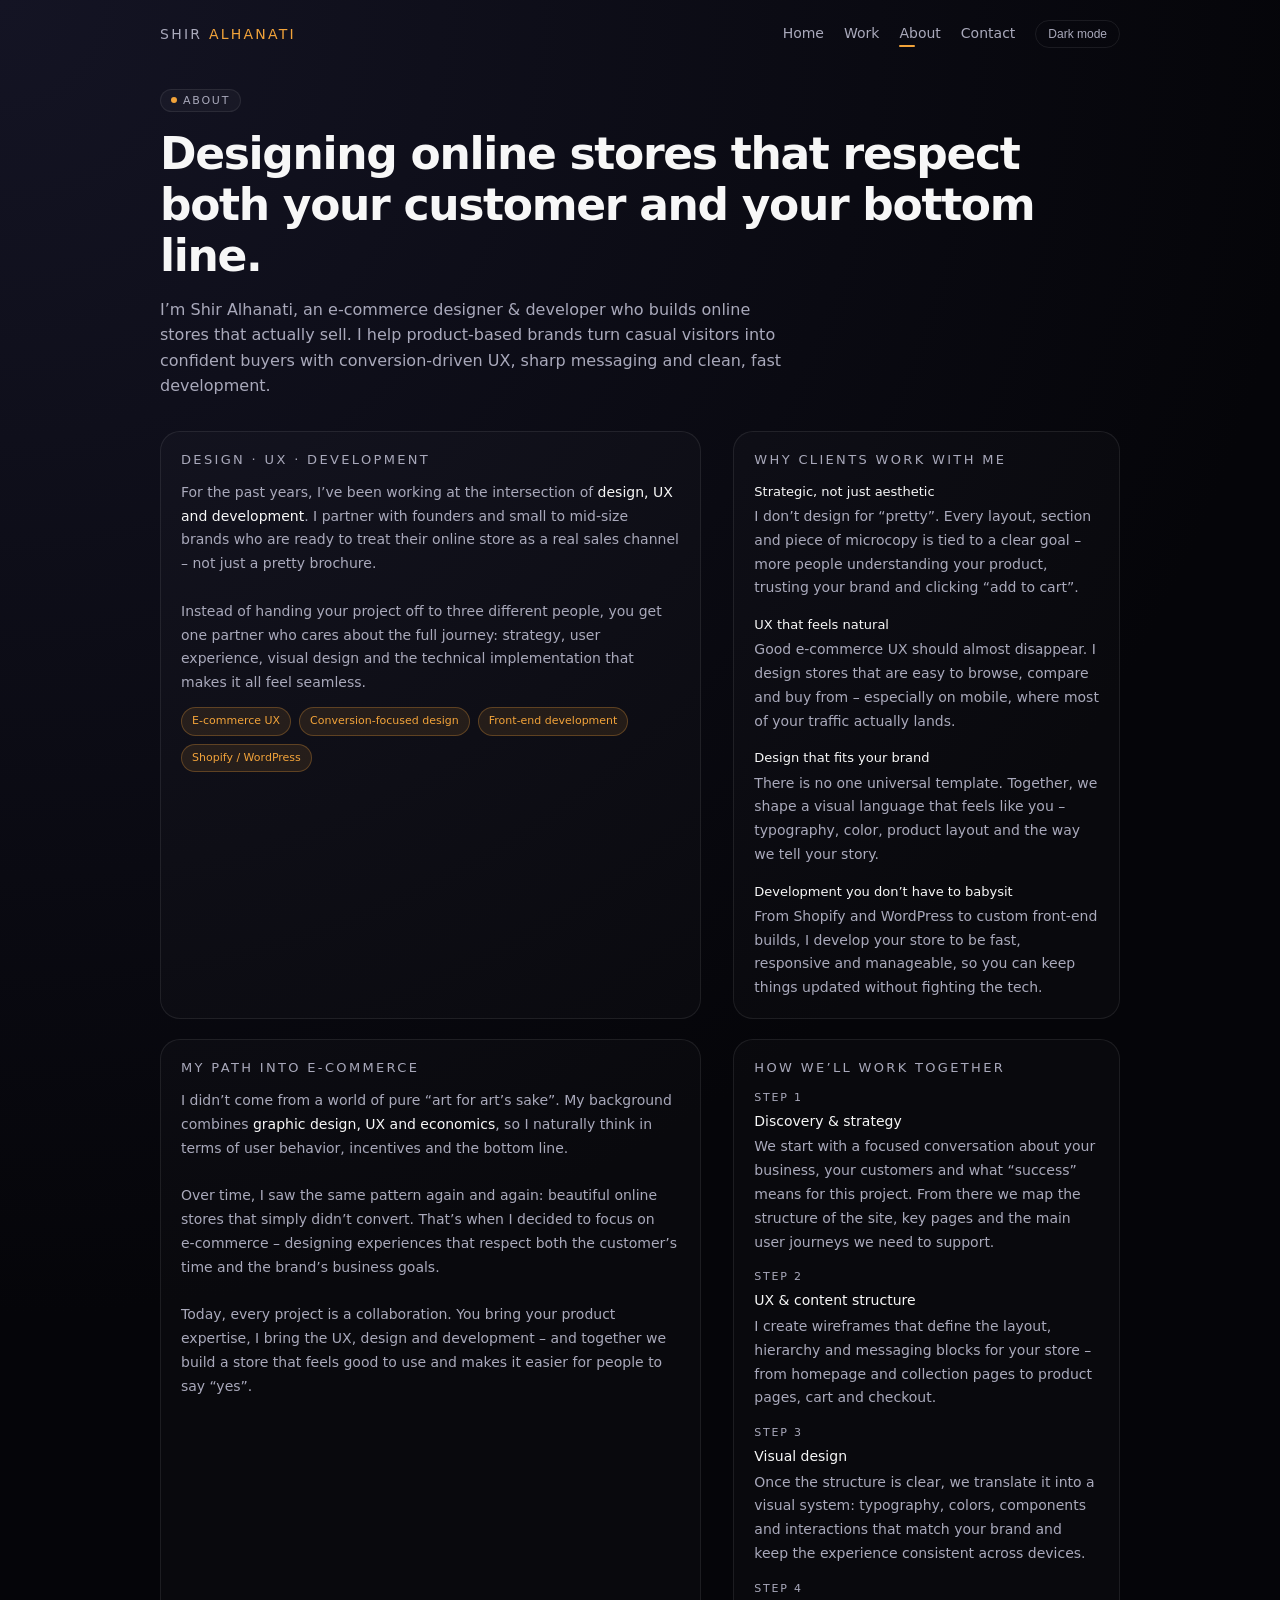
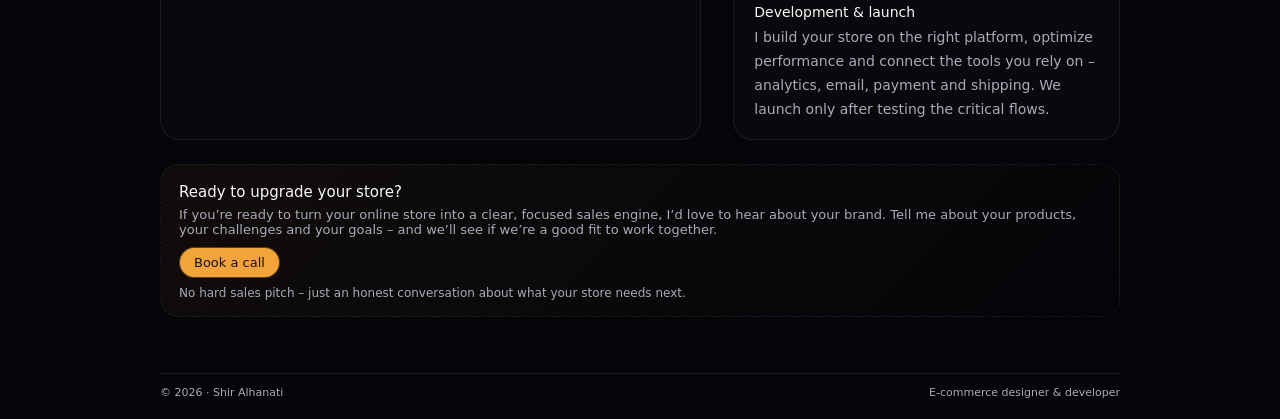
==== about.html @ 29248983 "Create about.html" ====
<!DOCTYPE html>
<html lang="en" data-theme="dark">
<head>
  <meta charset="UTF-8" />
  <meta name="viewport" content="width=device-width, initial-scale=1" />
  <title>About — Shir Alhanati</title>
  <style>
    :root {
      --bg: #050509;
      --bg-gradient: radial-gradient(circle at top left, #141424 0, #050509 55%);
      --text: #f7f7f7;
      --muted: #a9a9bb;
      --accent: #f2a33a;
      --accent-soft: rgba(242, 163, 58, 0.1);
      --card-bg: rgba(255, 255, 255, 0.02);
      --border-subtle: rgba(255, 255, 255, 0.08);
      --max-width: 960px;
    }

    [data-theme="light"] {
      --bg: #f5f5fa;
      --bg-gradient: radial-gradient(circle at top left, #ffffff 0, #f5f5fa 55%);
      --text: #050509;
      --muted: #55556a;
      --accent: #c86a16;
      --accent-soft: rgba(200, 106, 22, 0.08);
      --card-bg: rgba(255, 255, 255, 0.9);
      --border-subtle: rgba(0, 0, 0, 0.06);
    }

    * {
      box-sizing: border-box;
      margin: 0;
      padding: 0;
    }

    body {
      font-family: system-ui, -apple-system, BlinkMacSystemFont, "SF Pro Text",
        "Segoe UI", sans-serif;
      background: var(--bg-gradient);
      color: var(--text);
      min-height: 100vh;
      display: flex;
      flex-direction: column;
    }

    .page {
      min-height: 100vh;
      display: flex;
      flex-direction: column;
    }

    header {
      width: 100%;
      padding: 20px 24px 0;
      display: flex;
      justify-content: center;
    }

    .nav {
      width: 100%;
      max-width: var(--max-width);
      display: flex;
      align-items: center;
      justify-content: space-between;
      gap: 16px;
    }

    .logo {
      font-size: 14px;
      letter-spacing: 0.16em;
      text-transform: uppercase;
      color: var(--muted);
      font-weight: 500;
    }

    .logo span {
      color: var(--accent);
    }

    .nav-links {
      display: flex;
      gap: 20px;
      align-items: center;
      font-size: 14px;
    }

    .nav-links a {
      color: var(--muted);
      text-decoration: none;
      position: relative;
      padding-bottom: 2px;
    }

    .nav-links a:hover {
      color: var(--text);
    }

    .nav-links a.active::after {
      content: "";
      position: absolute;
      width: 16px;
      height: 2px;
      border-radius: 999px;
      background: var(--accent);
      left: 0;
      bottom: -4px;
    }

    .toggle-btn {
      border-radius: 999px;
      border: 1px solid var(--border-subtle);
      background: transparent;
      color: var(--muted);
      padding: 6px 12px;
      font-size: 12px;
      cursor: pointer;
    }

    main {
      flex: 1;
      padding: 40px 24px 48px;
      display: flex;
      justify-content: center;
    }

    .container {
      width: 100%;
      max-width: var(--max-width);
    }

    .tag {
      display: inline-flex;
      align-items: center;
      gap: 6px;
      font-size: 11px;
      text-transform: uppercase;
      letter-spacing: 0.16em;
      color: var(--muted);
      padding: 4px 10px;
      border-radius: 999px;
      background: rgba(255, 255, 255, 0.03);
      border: 1px solid var(--border-subtle);
      margin-bottom: 16px;
    }

    .tag-dot {
      width: 6px;
      height: 6px;
      border-radius: 999px;
      background: var(--accent);
    }

    h1 {
      font-size: clamp(36px, 4vw, 44px);
      letter-spacing: -0.03em;
      margin-bottom: 16px;
    }

    .intro {
      max-width: 640px;
      font-size: 16px;
      line-height: 1.6;
      color: var(--muted);
      margin-bottom: 32px;
    }

    .layout {
      display: grid;
      grid-template-columns: minmax(0, 1.4fr) minmax(0, 1fr);
      gap: 32px;
      margin-top: 16px;
    }

    @media (max-width: 768px) {
      .layout {
        grid-template-columns: 1fr;
      }
      header {
        padding: 16px 16px 0;
      }
      main {
        padding: 32px 16px 40px;
      }
    }

    .section {
      padding: 20px 20px 18px;
      border-radius: 20px;
      border: 1px solid var(--border-subtle);
      background: var(--card-bg);
    }

    .section-title {
      font-size: 13px;
      text-transform: uppercase;
      letter-spacing: 0.18em;
      color: var(--muted);
      margin-bottom: 14px;
    }

    .section-body {
      font-size: 14px;
      line-height: 1.7;
      color: var(--muted);
    }

    .section-body strong {
      color: var(--text);
      font-weight: 500;
    }

    .pill-list {
      display: flex;
      flex-wrap: wrap;
      gap: 8px;
      margin-top: 12px;
    }

    .pill {
      font-size: 11px;
      padding: 4px 10px;
      border-radius: 999px;
      background: var(--accent-soft);
      color: var(--accent);
      border: 1px solid rgba(242, 163, 58, 0.28);
    }

    .value-list {
      display: flex;
      flex-direction: column;
      gap: 14px;
    }

    .value-item-title {
      font-size: 13px;
      font-weight: 500;
      color: var(--text);
      margin-bottom: 2px;
    }

    .muted-small {
      font-size: 12px;
      color: var(--muted);
      margin-top: 8px;
    }

    .steps {
      display: flex;
      flex-direction: column;
      gap: 14px;
    }

    .step-label {
      font-size: 11px;
      letter-spacing: 0.16em;
      text-transform: uppercase;
      color: var(--muted);
      margin-bottom: 2px;
    }

    .step-title {
      font-size: 14px;
      font-weight: 500;
      color: var(--text);
      margin-bottom: 2px;
    }

    .cta-box {
      margin-top: 24px;
      padding: 18px 18px 16px;
      border-radius: 18px;
      border: 1px dashed var(--border-subtle);
      background: linear-gradient(
        135deg,
        rgba(242, 163, 58, 0.05),
        rgba(242, 163, 58, 0)
      );
    }

    .cta-title {
      font-size: 15px;
      font-weight: 500;
      margin-bottom: 6px;
    }

    .cta-text {
      font-size: 13px;
      color: var(--muted);
      margin-bottom: 10px;
    }

    .cta-btn {
      display: inline-flex;
      align-items: center;
      justify-content: center;
      gap: 6px;
      font-size: 13px;
      padding: 7px 14px;
      border-radius: 999px;
      border: 1px solid rgba(0, 0, 0, 0.6);
      background: var(--accent);
      color: #1b1206;
      text-decoration: none;
      cursor: pointer;
    }

    .cta-btn:hover {
      filter: brightness(1.05);
    }

    footer {
      width: 100%;
      padding: 0 24px 20px;
      display: flex;
      justify-content: center;
    }

    .footer-inner {
      width: 100%;
      max-width: var(--max-width);
      display: flex;
      justify-content: space-between;
      align-items: center;
      font-size: 11px;
      color: var(--muted);
      border-top: 1px solid var(--border-subtle);
      padding-top: 12px;
      margin-top: 8px;
    }

    @media (max-width: 640px) {
      footer {
        padding: 0 16px 16px;
      }
      .footer-inner {
        flex-direction: column;
        gap: 4px;
        align-items: flex-start;
      }
    }
  </style>
</head>
<body>
  <div class="page">
    <header>
      <nav class="nav">
        <div class="logo">
          SHIR <span>ALHANATI</span>
        </div>
        <div class="nav-links">
          <a href="/" >Home</a>
          <a href="/#work">Work</a>
          <a href="/about.html" class="active">About</a>
          <a href="mailto:shiralhanati@icloud.com?subject=Start%20a%20project">Contact</a>
          <button class="toggle-btn" id="themeToggle">Dark mode</button>
        </div>
      </nav>
    </header>

    <main>
      <div class="container">
        <div class="tag">
          <span class="tag-dot"></span>
          About
        </div>
        <h1>Designing online stores that respect both your customer and your bottom line.</h1>
        <p class="intro">
          I’m Shir Alhanati, an e‑commerce designer &amp; developer who builds online
          stores that actually sell. I help product‑based brands turn casual
          visitors into confident buyers with conversion‑driven UX, sharp
          messaging and clean, fast development.
        </p>

        <div class="layout">
          <!-- Left column -->
          <section class="section">
            <div class="section-title">Design · UX · Development</div>
            <div class="section-body">
              For the past years, I’ve been working at the intersection of
              <strong>design, UX and development</strong>. I partner with founders
              and small to mid‑size brands who are ready to treat their online
              store as a real sales channel – not just a pretty brochure.
              <br /><br />
              Instead of handing your project off to three different people, you
              get one partner who cares about the full journey: strategy, user
              experience, visual design and the technical implementation that
              makes it all feel seamless.
              <div class="pill-list">
                <div class="pill">E‑commerce UX</div>
                <div class="pill">Conversion‑focused design</div>
                <div class="pill">Front‑end development</div>
                <div class="pill">Shopify / WordPress</div>
              </div>
            </div>
          </section>

          <!-- Right column -->
          <section class="section">
            <div class="section-title">Why clients work with me</div>
            <div class="section-body value-list">
              <div>
                <div class="value-item-title">Strategic, not just aesthetic</div>
                I don’t design for “pretty”. Every layout, section and piece of
                microcopy is tied to a clear goal – more people understanding your
                product, trusting your brand and clicking “add to cart”.
              </div>
              <div>
                <div class="value-item-title">UX that feels natural</div>
                Good e‑commerce UX should almost disappear. I design stores that
                are easy to browse, compare and buy from – especially on mobile,
                where most of your traffic actually lands.
              </div>
              <div>
                <div class="value-item-title">Design that fits your brand</div>
                There is no one universal template. Together, we shape a visual
                language that feels like you – typography, color, product layout
                and the way we tell your story.
              </div>
              <div>
                <div class="value-item-title">Development you don’t have to babysit</div>
                From Shopify and WordPress to custom front‑end builds, I develop
                your store to be fast, responsive and manageable, so you can keep
                things updated without fighting the tech.
              </div>
            </div>
          </section>
        </div>

        <div class="layout" style="margin-top: 20px;">
          <!-- Left column: story -->
          <section class="section">
            <div class="section-title">My path into e‑commerce</div>
            <div class="section-body">
              I didn’t come from a world of pure “art for art’s sake”. My background
              combines <strong>graphic design, UX and economics</strong>, so I naturally
              think in terms of user behavior, incentives and the bottom line.
              <br /><br />
              Over time, I saw the same pattern again and again: beautiful online
              stores that simply didn’t convert. That’s when I decided to focus on
              e‑commerce – designing experiences that respect both the customer’s
              time and the brand’s business goals.
              <br /><br />
              Today, every project is a collaboration. You bring your product
              expertise, I bring the UX, design and development – and together we
              build a store that feels good to use and makes it easier for people
              to say “yes”.
            </div>
          </section>

          <!-- Right column: process -->
          <section class="section">
            <div class="section-title">How we’ll work together</div>
            <div class="section-body steps">
              <div>
                <div class="step-label">Step 1</div>
                <div class="step-title">Discovery &amp; strategy</div>
                We start with a focused conversation about your business, your
                customers and what “success” means for this project. From there we
                map the structure of the site, key pages and the main user
                journeys we need to support.
              </div>
              <div>
                <div class="step-label">Step 2</div>
                <div class="step-title">UX &amp; content structure</div>
                I create wireframes that define the layout, hierarchy and
                messaging blocks for your store – from homepage and collection
                pages to product pages, cart and checkout.
              </div>
              <div>
                <div class="step-label">Step 3</div>
                <div class="step-title">Visual design</div>
                Once the structure is clear, we translate it into a visual system:
                typography, colors, components and interactions that match your
                brand and keep the experience consistent across devices.
              </div>
              <div>
                <div class="step-label">Step 4</div>
                <div class="step-title">Development &amp; launch</div>
                I build your store on the right platform, optimize performance and
                connect the tools you rely on – analytics, email, payment and
                shipping. We launch only after testing the critical flows.
              </div>
            </div>
          </section>
        </div>

        <div class="cta-box">
          <div class="cta-title">Ready to upgrade your store?</div>
          <div class="cta-text">
            If you’re ready to turn your online store into a clear, focused sales
            engine, I’d love to hear about your brand. Tell me about your
            products, your challenges and your goals – and we’ll see if we’re a
            good fit to work together.
          </div>
          <a class="cta-btn" href="mailto:shiralhanati@icloud.com?subject=Start%20a%20project">
            Book a call
          </a>
          <div class="muted-small">
            No hard sales pitch – just an honest conversation about what your store needs next.
          </div>
        </div>
      </div>
    </main>

    <footer>
      <div class="footer-inner">
        <div>© 2026 · Shir Alhanati</div>
        <div>E‑commerce designer &amp; developer</div>
      </div>
    </footer>
  </div>

  <script>
    const root = document.documentElement;
    const toggleBtn = document.getElementById('themeToggle');
    let currentTheme = localStorage.getItem('theme') || 'dark';

    function applyTheme(theme) {
      root.setAttribute('data-theme', theme);
      toggleBtn.textContent = theme === 'light' ? 'Light mode' : 'Dark mode';
    }

    applyTheme(currentTheme);

    toggleBtn.addEventListener('click', () => {
      currentTheme = currentTheme === 'dark' ? 'light' : 'dark';
      localStorage.setItem('theme', currentTheme);
      applyTheme(currentTheme);
    });
  </script>
</body>
</html>
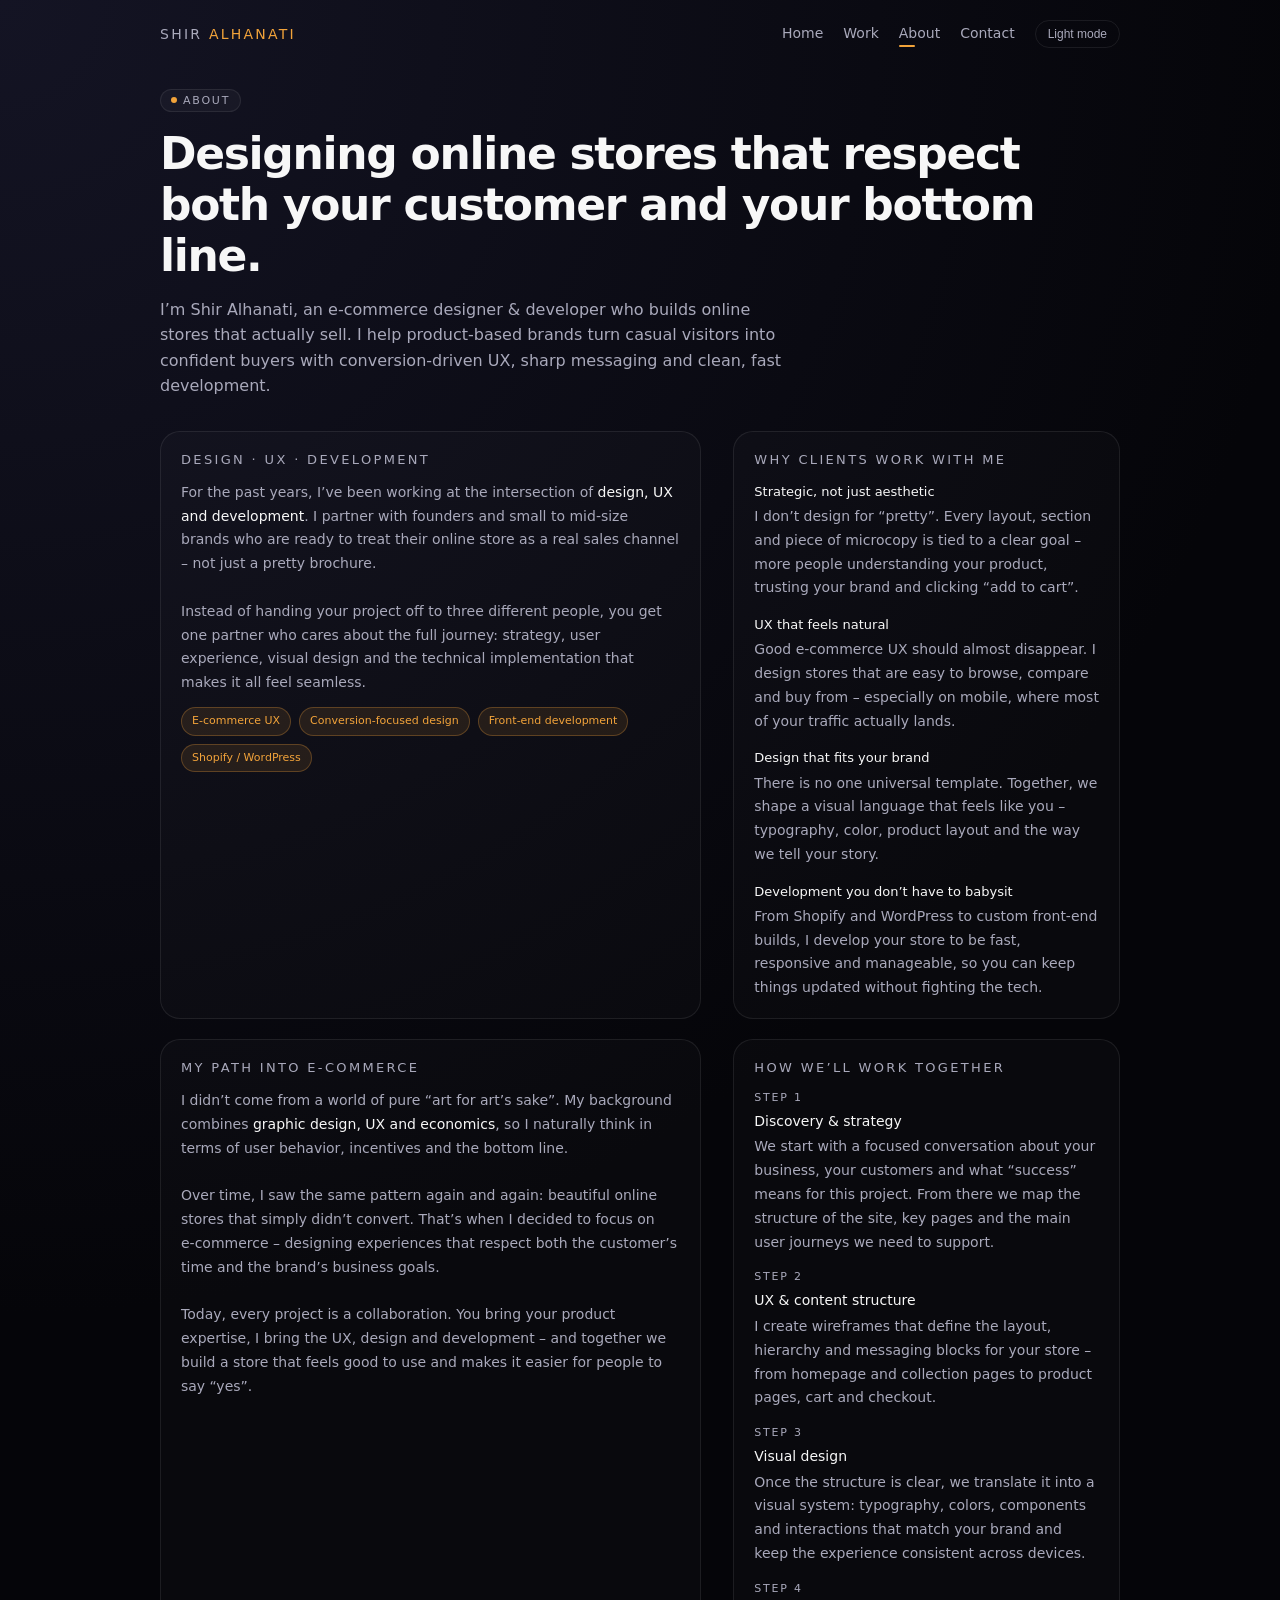
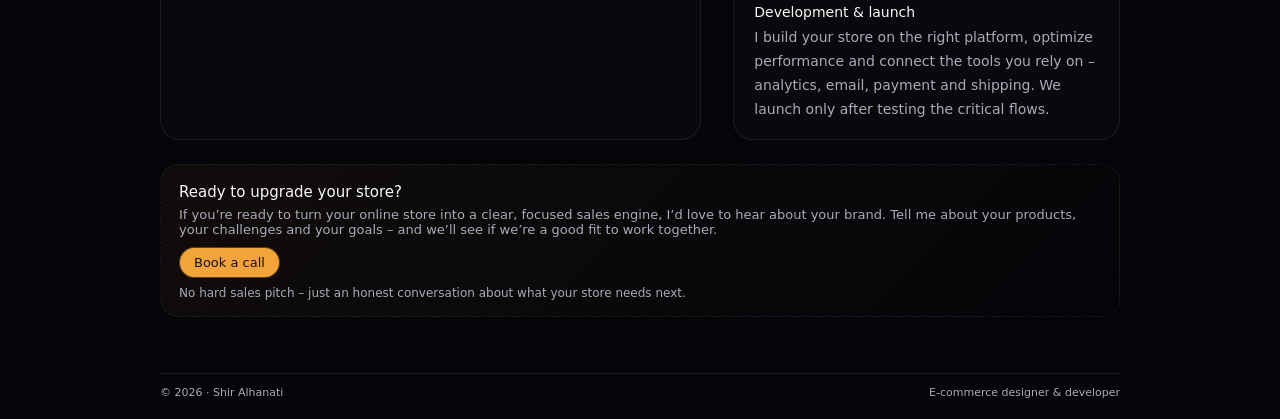
==== commit d308f01b: "Update about.html" ====
--- a/about.html
+++ b/about.html
@@ -511,23 +511,37 @@
     </footer>
   </div>
 
-  <script>
-    const root = document.documentElement;
-    const toggleBtn = document.getElementById('themeToggle');
-    let currentTheme = localStorage.getItem('theme') || 'dark';
-
-    function applyTheme(theme) {
-      root.setAttribute('data-theme', theme);
-      toggleBtn.textContent = theme === 'light' ? 'Light mode' : 'Dark mode';
-    }
-
+ <script>
+  const root = document.documentElement;
+  const toggleBtn = document.getElementById('themeToggle');
+  let currentTheme = localStorage.getItem('theme') || 'dark';
+
+  function applyTheme(theme) {
+    root.setAttribute('data-theme', theme);
+    // הטקסט על הכפתור: מה יקרה *אחרי* שלוחצים
+    toggleBtn.textContent = theme === 'light' ? 'Dark mode' : 'Light mode';
+  }
+
+  applyTheme(currentTheme);
+
+  toggleBtn.addEventListener('click', () => {
+    currentTheme = currentTheme === 'dark' ? 'light' : 'dark';
+    localStorage.setItem('theme', currentTheme);
     applyTheme(currentTheme);
-
-    toggleBtn.addEventListener('click', () => {
-      currentTheme = currentTheme === 'dark' ? 'light' : 'dark';
-      localStorage.setItem('theme', currentTheme);
-      applyTheme(currentTheme);
+  });
+
+  // אם את משתמשת ב-reveal בדף הבית:
+  const reveals = document.querySelectorAll('.reveal');
+  function checkReveals() {
+    reveals.forEach(el => {
+      const top = el.getBoundingClientRect().top;
+      if (top < window.innerHeight) {
+        el.classList.add('active');
+      }
     });
-  </script>
+  }
+  window.addEventListener('scroll', checkReveals);
+  checkReveals();
+</script>
 </body>
 </html>
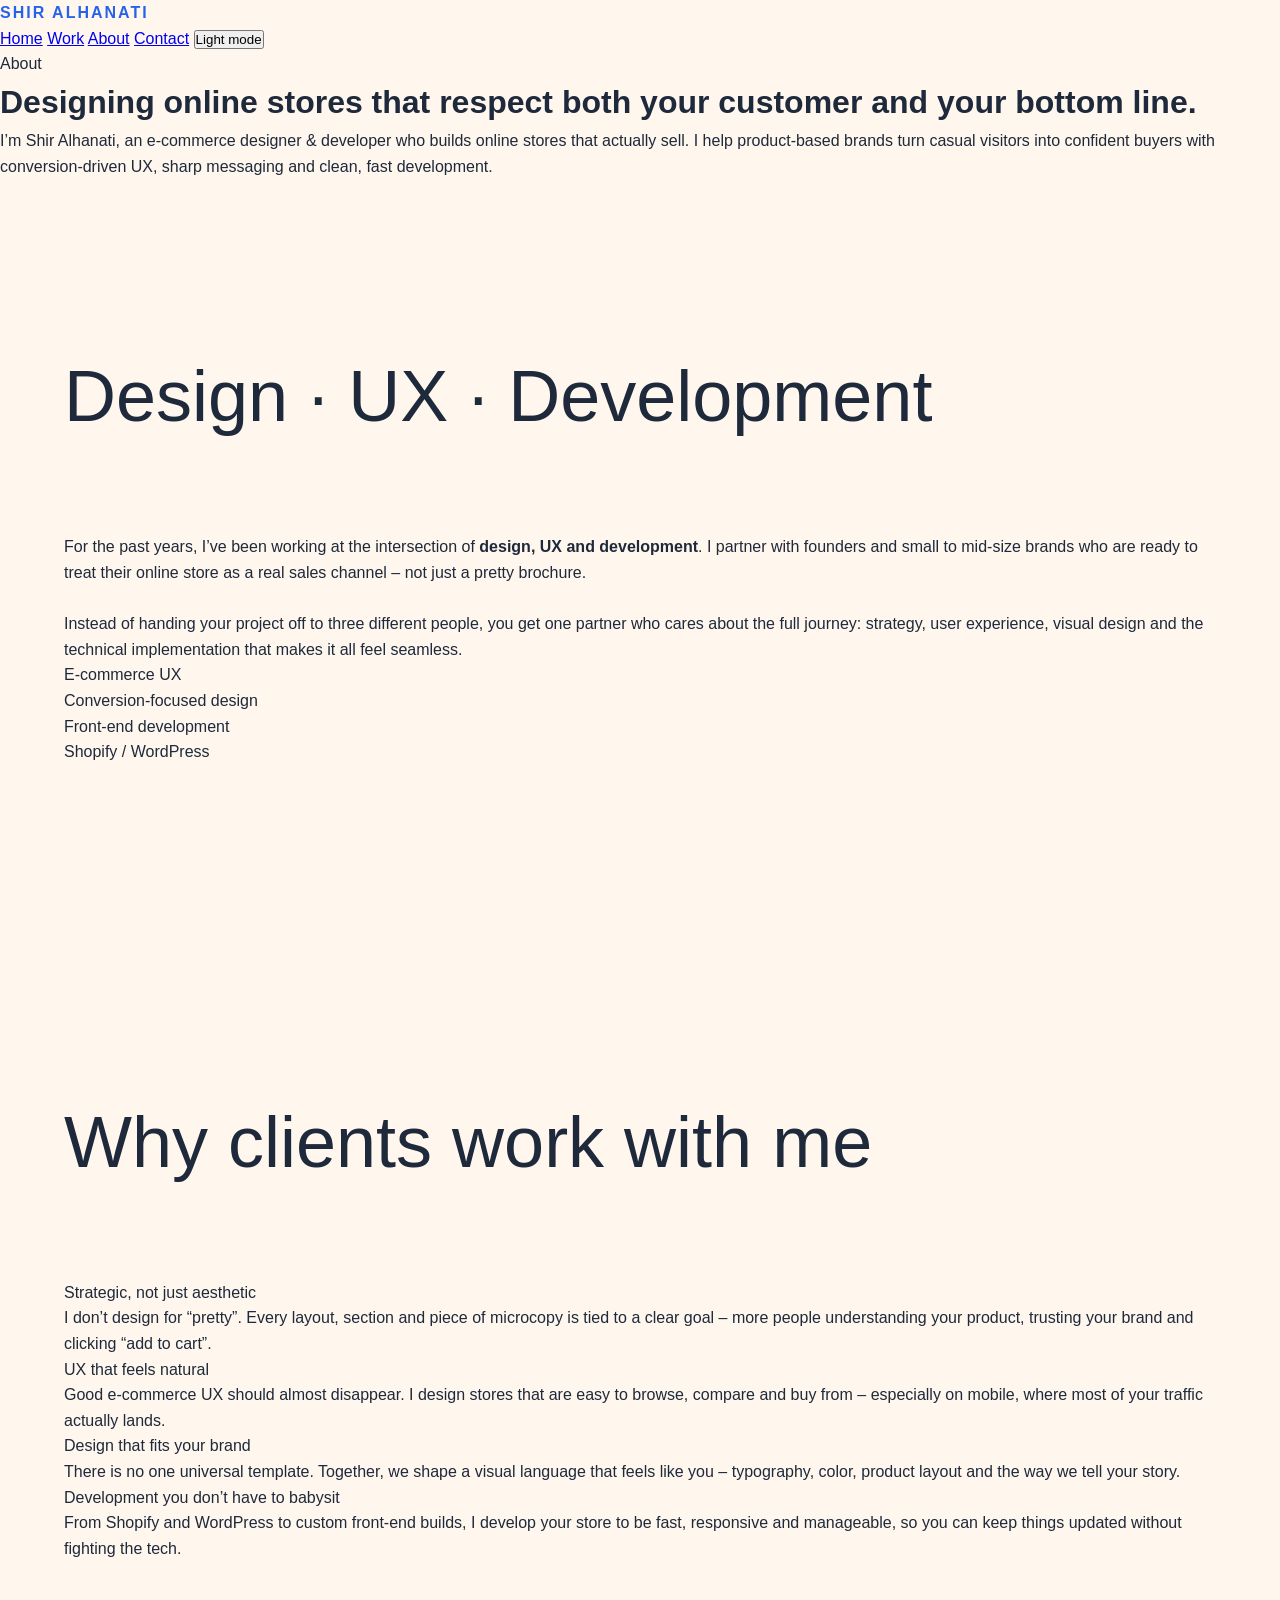
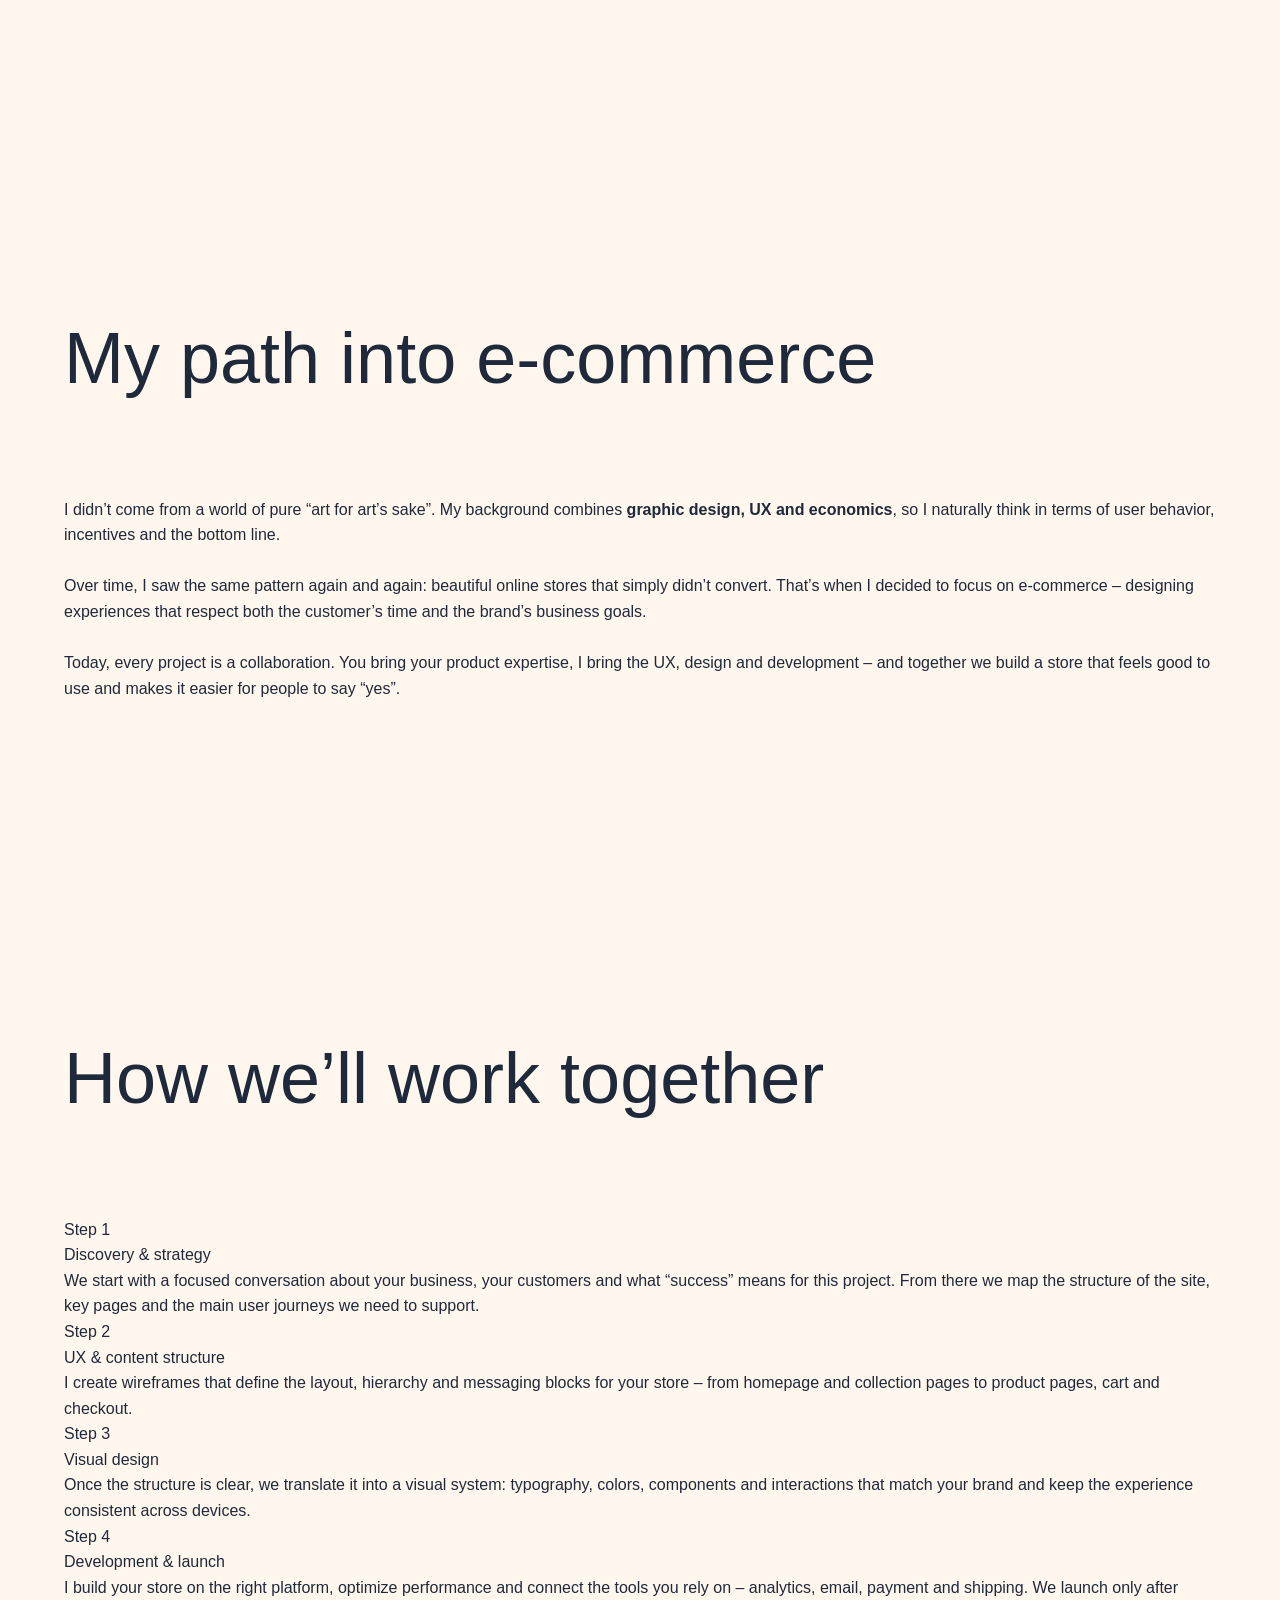
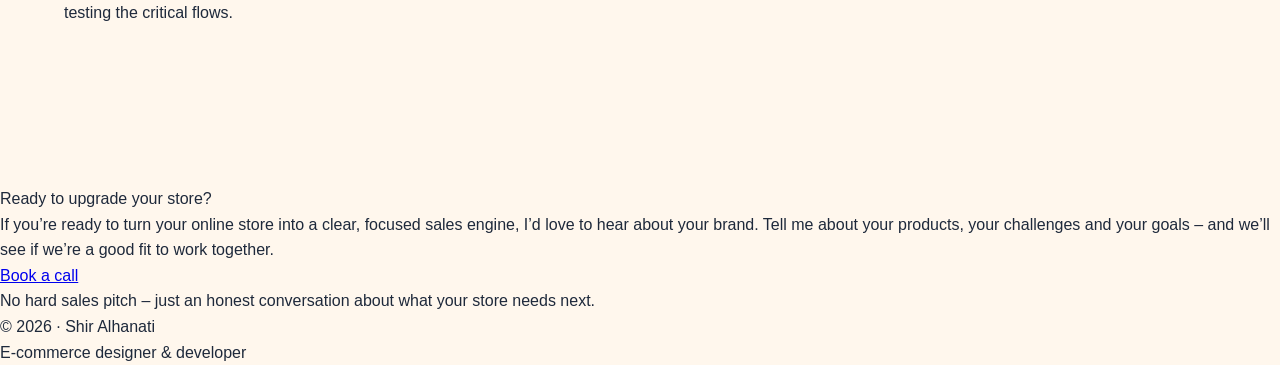
==== commit 5054d4bf: "Update about.html" ====
--- a/about.html
+++ b/about.html
@@ -4,342 +4,7 @@
   <meta charset="UTF-8" />
   <meta name="viewport" content="width=device-width, initial-scale=1" />
   <title>About — Shir Alhanati</title>
-  <style>
-    :root {
-      --bg: #050509;
-      --bg-gradient: radial-gradient(circle at top left, #141424 0, #050509 55%);
-      --text: #f7f7f7;
-      --muted: #a9a9bb;
-      --accent: #f2a33a;
-      --accent-soft: rgba(242, 163, 58, 0.1);
-      --card-bg: rgba(255, 255, 255, 0.02);
-      --border-subtle: rgba(255, 255, 255, 0.08);
-      --max-width: 960px;
-    }
-
-    [data-theme="light"] {
-      --bg: #f5f5fa;
-      --bg-gradient: radial-gradient(circle at top left, #ffffff 0, #f5f5fa 55%);
-      --text: #050509;
-      --muted: #55556a;
-      --accent: #c86a16;
-      --accent-soft: rgba(200, 106, 22, 0.08);
-      --card-bg: rgba(255, 255, 255, 0.9);
-      --border-subtle: rgba(0, 0, 0, 0.06);
-    }
-
-    * {
-      box-sizing: border-box;
-      margin: 0;
-      padding: 0;
-    }
-
-    body {
-      font-family: system-ui, -apple-system, BlinkMacSystemFont, "SF Pro Text",
-        "Segoe UI", sans-serif;
-      background: var(--bg-gradient);
-      color: var(--text);
-      min-height: 100vh;
-      display: flex;
-      flex-direction: column;
-    }
-
-    .page {
-      min-height: 100vh;
-      display: flex;
-      flex-direction: column;
-    }
-
-    header {
-      width: 100%;
-      padding: 20px 24px 0;
-      display: flex;
-      justify-content: center;
-    }
-
-    .nav {
-      width: 100%;
-      max-width: var(--max-width);
-      display: flex;
-      align-items: center;
-      justify-content: space-between;
-      gap: 16px;
-    }
-
-    .logo {
-      font-size: 14px;
-      letter-spacing: 0.16em;
-      text-transform: uppercase;
-      color: var(--muted);
-      font-weight: 500;
-    }
-
-    .logo span {
-      color: var(--accent);
-    }
-
-    .nav-links {
-      display: flex;
-      gap: 20px;
-      align-items: center;
-      font-size: 14px;
-    }
-
-    .nav-links a {
-      color: var(--muted);
-      text-decoration: none;
-      position: relative;
-      padding-bottom: 2px;
-    }
-
-    .nav-links a:hover {
-      color: var(--text);
-    }
-
-    .nav-links a.active::after {
-      content: "";
-      position: absolute;
-      width: 16px;
-      height: 2px;
-      border-radius: 999px;
-      background: var(--accent);
-      left: 0;
-      bottom: -4px;
-    }
-
-    .toggle-btn {
-      border-radius: 999px;
-      border: 1px solid var(--border-subtle);
-      background: transparent;
-      color: var(--muted);
-      padding: 6px 12px;
-      font-size: 12px;
-      cursor: pointer;
-    }
-
-    main {
-      flex: 1;
-      padding: 40px 24px 48px;
-      display: flex;
-      justify-content: center;
-    }
-
-    .container {
-      width: 100%;
-      max-width: var(--max-width);
-    }
-
-    .tag {
-      display: inline-flex;
-      align-items: center;
-      gap: 6px;
-      font-size: 11px;
-      text-transform: uppercase;
-      letter-spacing: 0.16em;
-      color: var(--muted);
-      padding: 4px 10px;
-      border-radius: 999px;
-      background: rgba(255, 255, 255, 0.03);
-      border: 1px solid var(--border-subtle);
-      margin-bottom: 16px;
-    }
-
-    .tag-dot {
-      width: 6px;
-      height: 6px;
-      border-radius: 999px;
-      background: var(--accent);
-    }
-
-    h1 {
-      font-size: clamp(36px, 4vw, 44px);
-      letter-spacing: -0.03em;
-      margin-bottom: 16px;
-    }
-
-    .intro {
-      max-width: 640px;
-      font-size: 16px;
-      line-height: 1.6;
-      color: var(--muted);
-      margin-bottom: 32px;
-    }
-
-    .layout {
-      display: grid;
-      grid-template-columns: minmax(0, 1.4fr) minmax(0, 1fr);
-      gap: 32px;
-      margin-top: 16px;
-    }
-
-    @media (max-width: 768px) {
-      .layout {
-        grid-template-columns: 1fr;
-      }
-      header {
-        padding: 16px 16px 0;
-      }
-      main {
-        padding: 32px 16px 40px;
-      }
-    }
-
-    .section {
-      padding: 20px 20px 18px;
-      border-radius: 20px;
-      border: 1px solid var(--border-subtle);
-      background: var(--card-bg);
-    }
-
-    .section-title {
-      font-size: 13px;
-      text-transform: uppercase;
-      letter-spacing: 0.18em;
-      color: var(--muted);
-      margin-bottom: 14px;
-    }
-
-    .section-body {
-      font-size: 14px;
-      line-height: 1.7;
-      color: var(--muted);
-    }
-
-    .section-body strong {
-      color: var(--text);
-      font-weight: 500;
-    }
-
-    .pill-list {
-      display: flex;
-      flex-wrap: wrap;
-      gap: 8px;
-      margin-top: 12px;
-    }
-
-    .pill {
-      font-size: 11px;
-      padding: 4px 10px;
-      border-radius: 999px;
-      background: var(--accent-soft);
-      color: var(--accent);
-      border: 1px solid rgba(242, 163, 58, 0.28);
-    }
-
-    .value-list {
-      display: flex;
-      flex-direction: column;
-      gap: 14px;
-    }
-
-    .value-item-title {
-      font-size: 13px;
-      font-weight: 500;
-      color: var(--text);
-      margin-bottom: 2px;
-    }
-
-    .muted-small {
-      font-size: 12px;
-      color: var(--muted);
-      margin-top: 8px;
-    }
-
-    .steps {
-      display: flex;
-      flex-direction: column;
-      gap: 14px;
-    }
-
-    .step-label {
-      font-size: 11px;
-      letter-spacing: 0.16em;
-      text-transform: uppercase;
-      color: var(--muted);
-      margin-bottom: 2px;
-    }
-
-    .step-title {
-      font-size: 14px;
-      font-weight: 500;
-      color: var(--text);
-      margin-bottom: 2px;
-    }
-
-    .cta-box {
-      margin-top: 24px;
-      padding: 18px 18px 16px;
-      border-radius: 18px;
-      border: 1px dashed var(--border-subtle);
-      background: linear-gradient(
-        135deg,
-        rgba(242, 163, 58, 0.05),
-        rgba(242, 163, 58, 0)
-      );
-    }
-
-    .cta-title {
-      font-size: 15px;
-      font-weight: 500;
-      margin-bottom: 6px;
-    }
-
-    .cta-text {
-      font-size: 13px;
-      color: var(--muted);
-      margin-bottom: 10px;
-    }
-
-    .cta-btn {
-      display: inline-flex;
-      align-items: center;
-      justify-content: center;
-      gap: 6px;
-      font-size: 13px;
-      padding: 7px 14px;
-      border-radius: 999px;
-      border: 1px solid rgba(0, 0, 0, 0.6);
-      background: var(--accent);
-      color: #1b1206;
-      text-decoration: none;
-      cursor: pointer;
-    }
-
-    .cta-btn:hover {
-      filter: brightness(1.05);
-    }
-
-    footer {
-      width: 100%;
-      padding: 0 24px 20px;
-      display: flex;
-      justify-content: center;
-    }
-
-    .footer-inner {
-      width: 100%;
-      max-width: var(--max-width);
-      display: flex;
-      justify-content: space-between;
-      align-items: center;
-      font-size: 11px;
-      color: var(--muted);
-      border-top: 1px solid var(--border-subtle);
-      padding-top: 12px;
-      margin-top: 8px;
-    }
-
-    @media (max-width: 640px) {
-      footer {
-        padding: 0 16px 16px;
-      }
-      .footer-inner {
-        flex-direction: column;
-        gap: 4px;
-        align-items: flex-start;
-      }
-    }
-  </style>
+  <link rel="stylesheet" href="style.css">
 </head>
 <body>
   <div class="page">
--- a/style.css
+++ b/style.css
@@ -0,0 +1,250 @@
+:root {
+  --color-bg: #fff7ed;
+  --color-surface: #ffedd5;
+  --color-primary: #f97316;
+  --color-blue: #2563eb;
+  --color-accent: #16a34a;
+  --color-text: #1e293b;
+  --color-text-muted: #64748b;
+  --font-main: 'Satoshi', sans-serif;
+  --font-heading: 'Clash Display', sans-serif;
+}
+
+* {
+  margin: 0;
+  padding: 0;
+  box-sizing: border-box;
+}
+
+body {
+  background-color: var(--color-bg);
+  color: var(--color-text);
+  font-family: var(--font-main);
+  line-height: 1.6;
+  overflow-x: hidden;
+}
+
+.grid-background {
+  position: fixed;
+  top: 0;
+  left: 0;
+  width: 100%;
+  height: 100%;
+  background-image: linear-gradient(var(--color-surface) 1px, transparent 1px),
+    linear-gradient(90deg, var(--color-surface) 1px, transparent 1px);
+  background-size: 50px 50px;
+  opacity: 0.3;
+  z-index: -1;
+}
+
+.header {
+  position: fixed;
+  top: 0;
+  width: 100%;
+  padding: 1.5rem 5%;
+  z-index: 1000;
+  display: flex;
+  justify-content: space-between;
+  align-items: center;
+  background: rgba(255, 247, 237, 0.8);
+  backdrop-filter: blur(10px);
+  border-bottom: 1px solid rgba(0,0,0,0.05);
+}
+
+.logo {
+  font-family: var(--font-heading);
+  font-weight: 700;
+  letter-spacing: 2px;
+  color: var(--color-blue);
+}
+
+#langToggle {
+  background: none;
+  border: 1px solid var(--color-text);
+  color: var(--color-text);
+  padding: 0.5rem 1.2rem;
+  cursor: pointer;
+  border-radius: 20px;
+  font-weight: 700;
+  transition: all 0.3s ease;
+}
+
+#langToggle:hover {
+  background: var(--color-text);
+  color: white;
+}
+
+.hero {
+  min-height: 100vh;
+  display: flex;
+  align-items: center;
+  padding: 8rem 5% 0 5%;
+  gap: 4rem;
+  max-width: 1400px;
+  margin: 0 auto;
+}
+
+.hero-content {
+  flex: 1.2;
+}
+
+.hero-title {
+  font-family: var(--font-heading);
+  font-size: clamp(3rem, 10vw, 7rem);
+  line-height: 0.9;
+  margin-bottom: 2rem;
+  text-transform: uppercase;
+}
+
+.hero-title span {
+  display: block;
+}
+
+.hero-title .italic {
+  font-style: italic;
+  font-weight: 400;
+  color: var(--color-primary);
+}
+
+.hero-subtitle {
+  font-size: 1.25rem;
+  color: var(--color-text-muted);
+  max-width: 600px;
+  margin-top: 2rem;
+}
+
+.btn {
+  display: inline-block;
+  margin-top: 3rem;
+  padding: 1.2rem 3rem;
+  background-color: var(--color-primary);
+  color: white;
+  text-decoration: none;
+  font-weight: 700;
+  letter-spacing: 1px;
+  transition: all 0.3s cubic-bezier(0.4, 0, 0.2, 1);
+  border-radius: 50px;
+}
+
+.btn:hover {
+  transform: translateY(-5px);
+  box-shadow: 0 15px 30px rgba(249, 115, 22, 0.3);
+  background-color: #ea580c;
+}
+
+.hero-image-container {
+  flex: 1;
+  height: 70vh;
+  border-radius: 40px;
+  overflow: hidden;
+  box-shadow: 20px 20px 60px rgba(0,0,0,0.1);
+  border: 8px solid white;
+}
+
+.hero-image-container img {
+  width: 100%;
+  height: 100%;
+  object-fit: cover;
+}
+
+section {
+  padding: 10rem 5%;
+  max-width: 1400px;
+  margin: 0 auto;
+}
+
+.section-tag {
+  color: var(--color-accent);
+  text-transform: uppercase;
+  letter-spacing: 4px;
+  font-size: 0.9rem;
+  font-weight: 800;
+  margin-bottom: 1.5rem;
+  display: inline-block;
+  border-bottom: 2px solid var(--color-accent);
+}
+
+.section-title {
+  font-family: var(--font-heading);
+  font-size: clamp(2.5rem, 6vw, 4.5rem);
+  margin-bottom: 5rem;
+}
+
+.projects-grid {
+  display: grid;
+  grid-template-columns: repeat(auto-fit, minmax(450px, 1fr));
+  gap: 4rem;
+}
+
+.project-card {
+  text-decoration: none;
+  color: inherit;
+  display: block;
+}
+
+.project-img {
+  aspect-ratio: 16/9;
+  background-color: white;
+  margin-bottom: 2rem;
+  border-radius: 30px;
+  transition: all 0.6s cubic-bezier(0.23, 1, 0.32, 1);
+  box-shadow: 0 10px 30px rgba(0,0,0,0.05);
+  border: 1px solid rgba(0,0,0,0.05);
+}
+
+.project-card:hover .project-img {
+  transform: translateY(-15px);
+  box-shadow: 0 30px 60px rgba(0,0,0,0.1);
+  border-color: var(--color-blue);
+}
+
+.project-title {
+  font-family: var(--font-heading);
+  font-size: 2rem;
+  margin-bottom: 0.5rem;
+}
+
+.project-card p {
+  color: var(--color-text-muted);
+  font-size: 1.1rem;
+}
+
+.fade-in {
+  opacity: 0;
+  animation: fadeIn 1.5s cubic-bezier(0.2, 0.8, 0.2, 1) forwards;
+}
+
+@keyframes fadeIn {
+  from { opacity: 0; transform: translateY(40px); }
+  to { opacity: 1; transform: translateY(0); }
+}
+
+@media (max-width: 1024px) {
+  .hero {
+    flex-direction: column-reverse;
+    text-align: center;
+    padding-top: 10rem;
+    height: auto;
+  }
+  .hero-subtitle {
+    margin: 2rem auto;
+  }
+  .hero-image-container {
+    width: 100%;
+    height: 50vh;
+  }
+}
+
+[dir="rtl"] .hero-title .italic {
+  display: inline-block;
+}
+
+[dir="rtl"] .hero {
+  flex-direction: row-reverse;
+}
+
+@media (max-width: 1024px) {
+  [dir="rtl"] .hero {
+    flex-direction: column-reverse;
+  }
+}
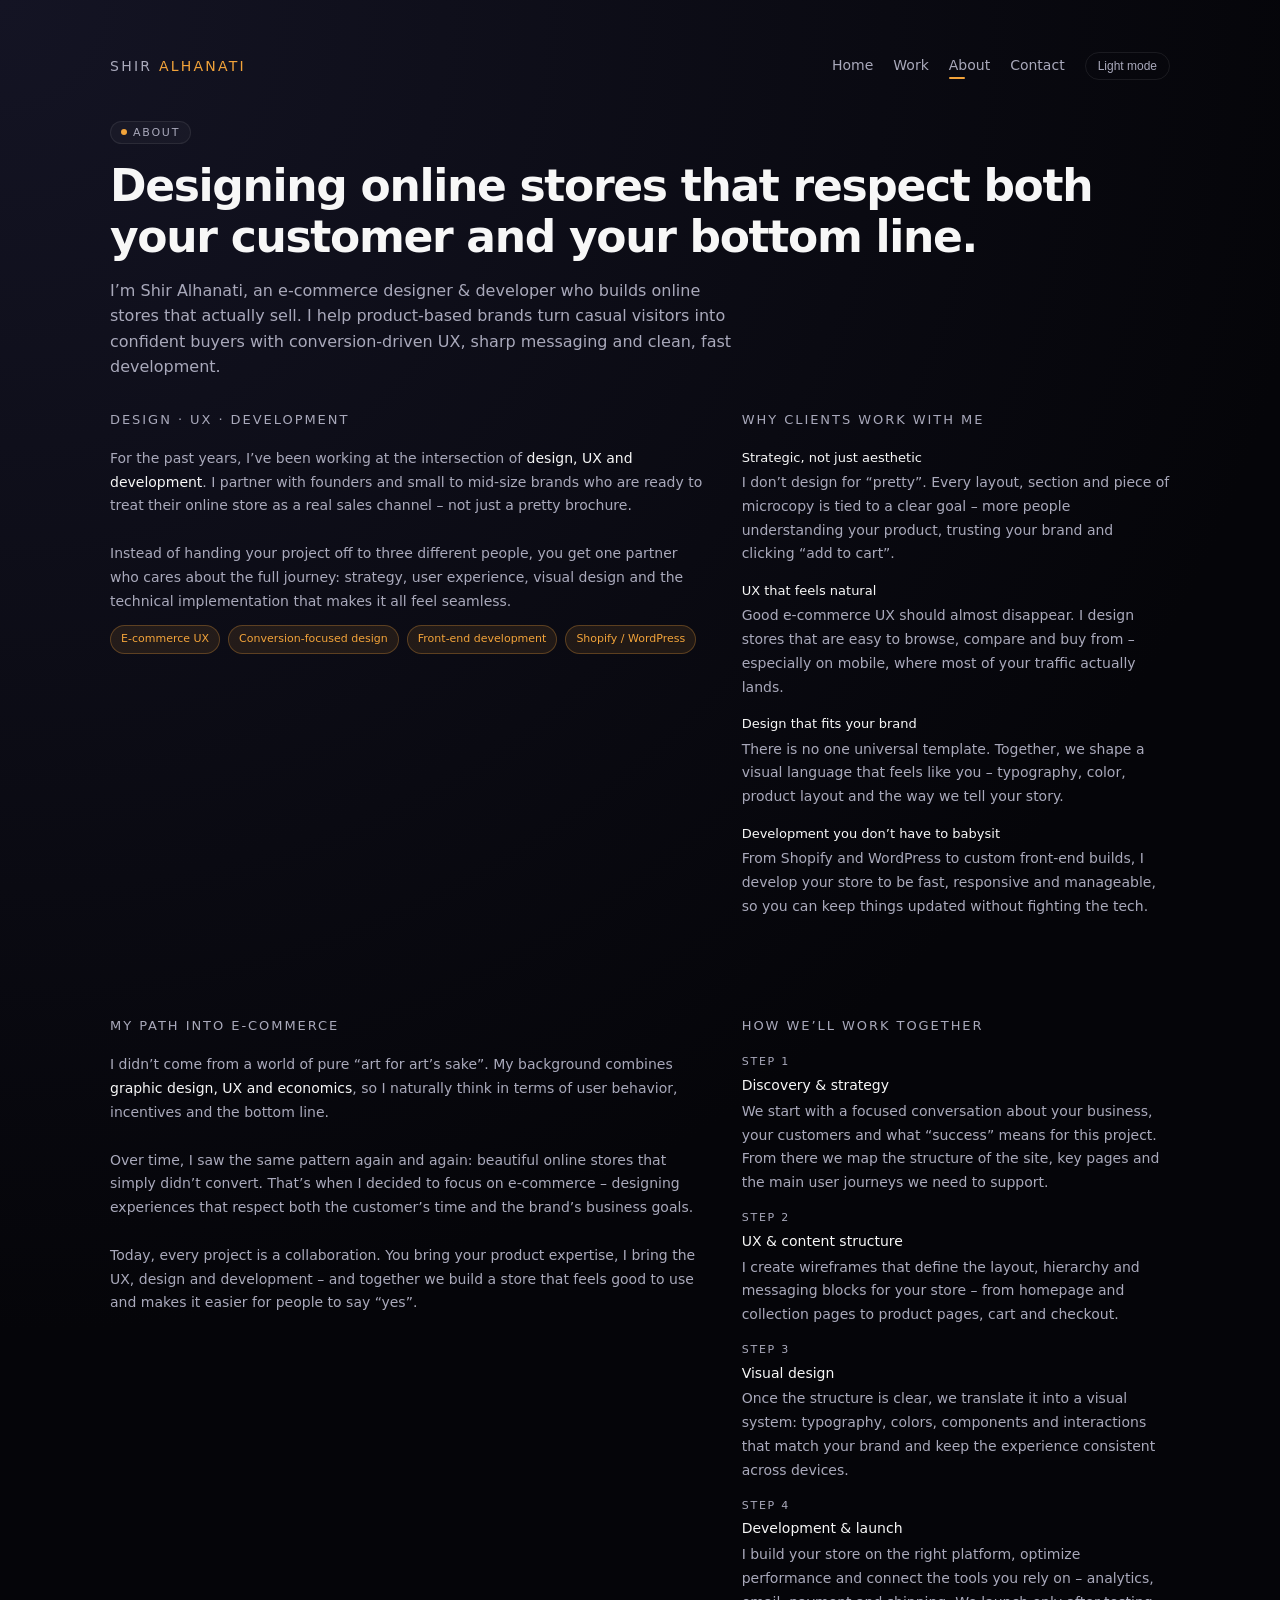
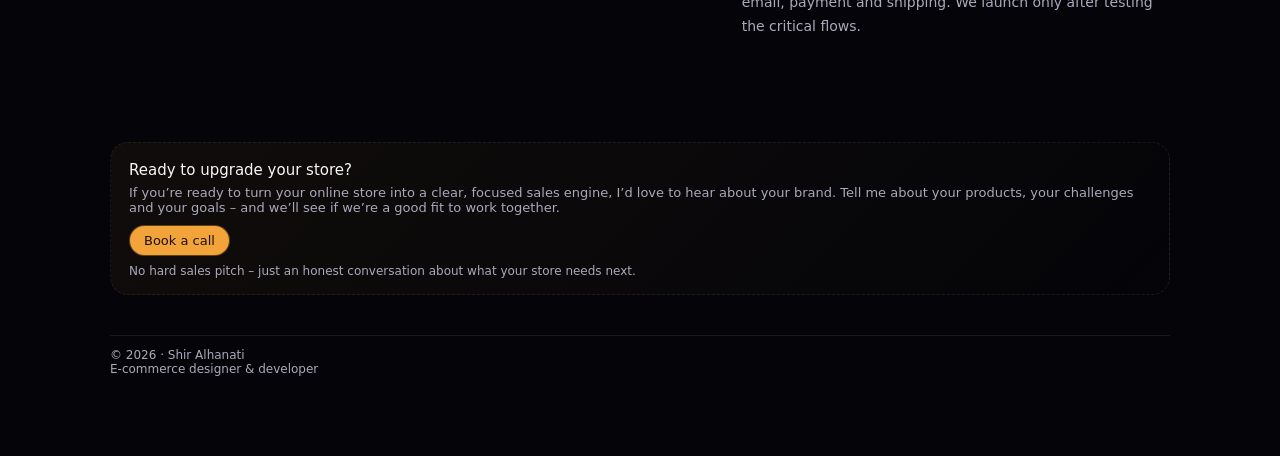
==== commit 17c422bf: "Update about.html" ====
--- a/about.html
+++ b/about.html
@@ -15,7 +15,7 @@
         </div>
         <div class="nav-links">
           <a href="/" >Home</a>
-          <a href="/#work">Work</a>
+          <a href="index.html/#work">Work</a>
           <a href="/about.html" class="active">About</a>
           <a href="mailto:shiralhanati@icloud.com?subject=Start%20a%20project">Contact</a>
           <button class="toggle-btn" id="themeToggle">Dark mode</button>
--- a/style.css
+++ b/style.css
@@ -1,14 +1,34 @@
+/* ==========
+   THEME TOKENS
+   ========== */
+
 :root {
-  --color-bg: #fff7ed;
-  --color-surface: #ffedd5;
-  --color-primary: #f97316;
-  --color-blue: #2563eb;
-  --color-accent: #16a34a;
-  --color-text: #1e293b;
-  --color-text-muted: #64748b;
-  --font-main: 'Satoshi', sans-serif;
-  --font-heading: 'Clash Display', sans-serif;
-}
+  --bg: #050509;
+  --bg-gradient: radial-gradient(circle at top left, #141424 0, #050509 55%);
+  --text: #f7f7f7;
+  --muted: #a9a9bb;
+  --accent: #f2a33a;
+  --accent-soft: rgba(242, 163, 58, 0.1);
+  --card-bg: rgba(255, 255, 255, 0.02);
+  --border-subtle: rgba(255, 255, 255, 0.08);
+  --max-width: 1100px;
+}
+
+/* מצב בהיר */
+:root[data-theme="light"] {
+  --bg: #f5f5fa;
+  --bg-gradient: radial-gradient(circle at top left, #ffffff 0, #f5f5fa 55%);
+  --text: #050509;
+  --muted: #55556a;
+  --accent: #c86a16;
+  --accent-soft: rgba(200, 106, 22, 0.08);
+  --card-bg: rgba(255, 255, 255, 0.9);
+  --border-subtle: rgba(0, 0, 0, 0.06);
+}
+
+/* ==========
+   RESET
+   ========== */
 
 * {
   margin: 0;
@@ -16,235 +36,478 @@
   box-sizing: border-box;
 }
 
+/* ==========
+   LAYOUT BASE
+   ========== */
+
 body {
-  background-color: var(--color-bg);
-  color: var(--color-text);
-  font-family: var(--font-main);
-  line-height: 1.6;
-  overflow-x: hidden;
-}
-
-.grid-background {
-  position: fixed;
-  top: 0;
+  font-family: system-ui, -apple-system, BlinkMacSystemFont, "SF Pro Text",
+    "Segoe UI", "Inter", sans-serif;
+  background: var(--bg-gradient);
+  color: var(--text);
+  min-height: 100vh;
+}
+
+.page {
+  width: 100%;
+  max-width: var(--max-width);
+  margin: 0 auto;
+  padding: 32px 20px 80px;
+}
+
+/* ==========
+   HEADER + NAV
+   ========== */
+
+header {
+  width: 100%;
+  padding: 20px 0 0;
+  display: flex;
+  justify-content: center;
+  margin-bottom: 40px;
+}
+
+.nav {
+  width: 100%;
+  max-width: var(--max-width);
+  display: flex;
+  align-items: center;
+  justify-content: space-between;
+  gap: 16px;
+}
+
+.logo {
+  font-size: 14px;
+  letter-spacing: 0.16em;
+  text-transform: uppercase;
+  color: var(--muted);
+  font-weight: 500;
+}
+
+.logo span {
+  color: var(--accent);
+}
+
+.nav-links {
+  display: flex;
+  gap: 20px;
+  align-items: center;
+  font-size: 14px;
+}
+
+.nav-links a {
+  color: var(--muted);
+  text-decoration: none;
+  position: relative;
+  padding-bottom: 2px;
+}
+
+.nav-links a:hover {
+  color: var(--text);
+}
+
+.nav-links a.active::after {
+  content: "";
+  position: absolute;
+  width: 16px;
+  height: 2px;
+  border-radius: 999px;
+  background: var(--accent);
   left: 0;
-  width: 100%;
-  height: 100%;
-  background-image: linear-gradient(var(--color-surface) 1px, transparent 1px),
-    linear-gradient(90deg, var(--color-surface) 1px, transparent 1px);
-  background-size: 50px 50px;
-  opacity: 0.3;
-  z-index: -1;
-}
-
-.header {
-  position: fixed;
-  top: 0;
-  width: 100%;
-  padding: 1.5rem 5%;
-  z-index: 1000;
-  display: flex;
-  justify-content: space-between;
-  align-items: center;
-  background: rgba(255, 247, 237, 0.8);
-  backdrop-filter: blur(10px);
-  border-bottom: 1px solid rgba(0,0,0,0.05);
-}
-
-.logo {
-  font-family: var(--font-heading);
-  font-weight: 700;
-  letter-spacing: 2px;
-  color: var(--color-blue);
-}
-
-#langToggle {
-  background: none;
-  border: 1px solid var(--color-text);
-  color: var(--color-text);
-  padding: 0.5rem 1.2rem;
+  bottom: -4px;
+}
+
+.toggle-btn {
+  border-radius: 999px;
+  border: 1px solid var(--border-subtle);
+  background: transparent;
+  color: var(--muted);
+  padding: 6px 12px;
+  font-size: 12px;
   cursor: pointer;
-  border-radius: 20px;
-  font-weight: 700;
-  transition: all 0.3s ease;
-}
-
-#langToggle:hover {
-  background: var(--color-text);
-  color: white;
-}
+}
+
+/* ==========
+   HOME — HERO SECTION
+   (index.html בלבד)
+   ========== */
 
 .hero {
-  min-height: 100vh;
-  display: flex;
-  align-items: center;
-  padding: 8rem 5% 0 5%;
-  gap: 4rem;
-  max-width: 1400px;
-  margin: 0 auto;
-}
-
-.hero-content {
-  flex: 1.2;
+  display: grid;
+  grid-template-columns: 1.4fr 1fr;
+  gap: 40px;
+  margin-bottom: 80px;
+}
+
+@media (max-width: 768px) {
+  .hero {
+    grid-template-columns: 1fr;
+  }
 }
 
 .hero-title {
-  font-family: var(--font-heading);
-  font-size: clamp(3rem, 10vw, 7rem);
-  line-height: 0.9;
-  margin-bottom: 2rem;
+  font-size: clamp(38px, 6vw, 56px);
+  line-height: 1.05;
+  margin-bottom: 18px;
+  opacity: 0;
+  transform: translateY(20px);
+  animation: fadeUp 0.8s ease forwards;
+}
+
+.accent {
+  color: var(--accent);
+}
+
+.hero-text {
+  color: var(--muted);
+  max-width: 460px;
+  margin-bottom: 28px;
+  opacity: 0;
+  transform: translateY(20px);
+  animation: fadeUp 0.8s ease forwards;
+  animation-delay: 0.2s;
+}
+
+.cta {
+  display: inline-block;
+  padding: 14px 26px;
+  background: var(--accent);
+  color: #1b1206;
+  border-radius: 999px;
+  font-weight: 600;
   text-transform: uppercase;
-}
-
-.hero-title span {
-  display: block;
-}
-
-.hero-title .italic {
-  font-style: italic;
-  font-weight: 400;
-  color: var(--color-primary);
-}
-
-.hero-subtitle {
-  font-size: 1.25rem;
-  color: var(--color-text-muted);
-  max-width: 600px;
-  margin-top: 2rem;
-}
-
-.btn {
-  display: inline-block;
-  margin-top: 3rem;
-  padding: 1.2rem 3rem;
-  background-color: var(--color-primary);
-  color: white;
+  font-size: 13px;
   text-decoration: none;
-  font-weight: 700;
-  letter-spacing: 1px;
-  transition: all 0.3s cubic-bezier(0.4, 0, 0.2, 1);
-  border-radius: 50px;
-}
-
-.btn:hover {
-  transform: translateY(-5px);
-  box-shadow: 0 15px 30px rgba(249, 115, 22, 0.3);
-  background-color: #ea580c;
-}
-
-.hero-image-container {
-  flex: 1;
-  height: 70vh;
-  border-radius: 40px;
+  transition: transform 0.2s ease, box-shadow 0.2s ease, filter 0.2s ease;
+}
+
+.cta:hover {
+  transform: translateY(-3px) scale(1.02);
+  box-shadow: 0 10px 30px rgba(0, 0, 0, 0.5);
+  filter: brightness(1.05);
+}
+
+.text-muted {
+  color: var(--muted);
+}
+
+/* כרטיס צד ב‑HERO אם תרצי לעצב יותר */
+.hero-card {
+  background: var(--card-bg);
+  padding: 20px;
+  border-radius: 16px;
+  border: 1px solid var(--border-subtle);
+}
+
+/* ==========
+   HOME — SECTIONS / GRID / CARDS
+   ========== */
+
+.section {
+  margin-bottom: 80px;
+}
+
+.section-title {
+  font-size: 13px;
+  text-transform: uppercase;
+  letter-spacing: 0.15em;
+  margin-bottom: 20px;
+  color: var(--muted);
+}
+
+.grid {
+  display: grid;
+  gap: 20px;
+}
+
+.grid-3 {
+  grid-template-columns: repeat(3, 1fr);
+}
+
+@media (max-width: 900px) {
+  .grid-3 {
+    grid-template-columns: 1fr 1fr;
+  }
+}
+
+@media (max-width: 600px) {
+  .grid-3 {
+    grid-template-columns: 1fr;
+  }
+}
+
+.card {
+  background: var(--card-bg);
+  padding: 18px;
+  border-radius: 14px;
+  border: 1px solid var(--border-subtle);
+  transition: transform 0.2s ease, border 0.2s ease, box-shadow 0.2s ease;
   overflow: hidden;
-  box-shadow: 20px 20px 60px rgba(0,0,0,0.1);
-  border: 8px solid white;
-}
-
-.hero-image-container img {
-  width: 100%;
-  height: 100%;
-  object-fit: cover;
-}
-
-section {
-  padding: 10rem 5%;
-  max-width: 1400px;
-  margin: 0 auto;
-}
-
-.section-tag {
-  color: var(--color-accent);
-  text-transform: uppercase;
-  letter-spacing: 4px;
-  font-size: 0.9rem;
-  font-weight: 800;
-  margin-bottom: 1.5rem;
-  display: inline-block;
-  border-bottom: 2px solid var(--color-accent);
-}
-
-.section-title {
-  font-family: var(--font-heading);
-  font-size: clamp(2.5rem, 6vw, 4.5rem);
-  margin-bottom: 5rem;
-}
-
-.projects-grid {
-  display: grid;
-  grid-template-columns: repeat(auto-fit, minmax(450px, 1fr));
-  gap: 4rem;
-}
-
-.project-card {
   text-decoration: none;
   color: inherit;
+}
+
+.card:hover {
+  transform: translateY(-6px) scale(1.02);
+  border: 1px solid rgba(255, 255, 255, 0.2);
+  box-shadow: 0 18px 40px rgba(0, 0, 0, 0.55);
+}
+
+.project-image {
+  width: 100%;
+  height: 160px;
+  object-fit: cover;
+  border-radius: 10px;
   display: block;
-}
-
-.project-img {
-  aspect-ratio: 16/9;
-  background-color: white;
-  margin-bottom: 2rem;
-  border-radius: 30px;
-  transition: all 0.6s cubic-bezier(0.23, 1, 0.32, 1);
-  box-shadow: 0 10px 30px rgba(0,0,0,0.05);
-  border: 1px solid rgba(0,0,0,0.05);
-}
-
-.project-card:hover .project-img {
-  transform: translateY(-15px);
-  box-shadow: 0 30px 60px rgba(0,0,0,0.1);
-  border-color: var(--color-blue);
+  margin-bottom: 10px;
+  transition: transform 0.25s ease;
+}
+
+.card:hover .project-image {
+  transform: scale(1.05) translateY(-2px);
 }
 
 .project-title {
-  font-family: var(--font-heading);
-  font-size: 2rem;
-  margin-bottom: 0.5rem;
-}
-
-.project-card p {
-  color: var(--color-text-muted);
-  font-size: 1.1rem;
-}
-
-.fade-in {
+  font-weight: 600;
+  margin-bottom: 6px;
+}
+
+.project-desc {
+  font-size: 13px;
+  color: var(--muted);
+}
+
+/* CTA section בתחתית הדף הראשי */
+
+.cta-section {
+  text-align: center;
+  padding: 40px;
+  border-radius: 16px;
+  background: linear-gradient(135deg, #161624, #101018);
+}
+
+:root[data-theme="light"] .cta-section {
+  background: linear-gradient(135deg, #ffffff, #e5e7f0);
+}
+
+/* ==========
+   ABOUT PAGE BLOCKS
+   (מחלקות שקיימות ב‑about.html)
+   ========== */
+
+.tag {
+  display: inline-flex;
+  align-items: center;
+  gap: 6px;
+  font-size: 11px;
+  text-transform: uppercase;
+  letter-spacing: 0.16em;
+  color: var(--muted);
+  padding: 4px 10px;
+  border-radius: 999px;
+  background: rgba(255, 255, 255, 0.03);
+  border: 1px solid var(--border-subtle);
+  margin-bottom: 16px;
+}
+
+.tag-dot {
+  width: 6px;
+  height: 6px;
+  border-radius: 999px;
+  background: var(--accent);
+}
+
+h1 {
+  font-size: clamp(36px, 4vw, 44px);
+  letter-spacing: -0.03em;
+  margin-bottom: 16px;
+}
+
+.intro {
+  max-width: 640px;
+  font-size: 16px;
+  line-height: 1.6;
+  color: var(--muted);
+  margin-bottom: 32px;
+}
+
+.layout {
+  display: grid;
+  grid-template-columns: minmax(0, 1.4fr) minmax(0, 1fr);
+  gap: 32px;
+  margin-top: 16px;
+}
+
+@media (max-width: 768px) {
+  .layout {
+    grid-template-columns: 1fr;
+  }
+
+  header {
+    margin-bottom: 24px;
+  }
+}
+
+.section-about {
+  padding: 20px 20px 18px;
+  border-radius: 20px;
+  border: 1px solid var(--border-subtle);
+  background: var(--card-bg);
+}
+
+.section-title-small {
+  font-size: 13px;
+  text-transform: uppercase;
+  letter-spacing: 0.18em;
+  color: var(--muted);
+  margin-bottom: 14px;
+}
+
+.section-body {
+  font-size: 14px;
+  line-height: 1.7;
+  color: var(--muted);
+}
+
+.section-body strong {
+  color: var(--text);
+  font-weight: 500;
+}
+
+.pill-list {
+  display: flex;
+  flex-wrap: wrap;
+  gap: 8px;
+  margin-top: 12px;
+}
+
+.pill {
+  font-size: 11px;
+  padding: 4px 10px;
+  border-radius: 999px;
+  background: var(--accent-soft);
+  color: var(--accent);
+  border: 1px solid rgba(242, 163, 58, 0.28);
+}
+
+.value-list {
+  display: flex;
+  flex-direction: column;
+  gap: 14px;
+}
+
+.value-item-title {
+  font-size: 13px;
+  font-weight: 500;
+  color: var(--text);
+  margin-bottom: 2px;
+}
+
+.muted-small {
+  font-size: 12px;
+  color: var(--muted);
+  margin-top: 8px;
+}
+
+.steps {
+  display: flex;
+  flex-direction: column;
+  gap: 14px;
+}
+
+.step-label {
+  font-size: 11px;
+  letter-spacing: 0.16em;
+  text-transform: uppercase;
+  color: var(--muted);
+  margin-bottom: 2px;
+}
+
+.step-title {
+  font-size: 14px;
+  font-weight: 500;
+  color: var(--text);
+  margin-bottom: 2px;
+}
+
+/* CTA box בתוך about */
+
+.cta-box {
+  margin-top: 24px;
+  padding: 18px 18px 16px;
+  border-radius: 18px;
+  border: 1px dashed var(--border-subtle);
+  background: linear-gradient(
+    135deg,
+    rgba(242, 163, 58, 0.05),
+    rgba(242, 163, 58, 0)
+  );
+}
+
+.cta-title {
+  font-size: 15px;
+  font-weight: 500;
+  margin-bottom: 6px;
+}
+
+.cta-text {
+  font-size: 13px;
+  color: var(--muted);
+  margin-bottom: 10px;
+}
+
+.cta-btn {
+  display: inline-flex;
+  align-items: center;
+  justify-content: center;
+  gap: 6px;
+  font-size: 13px;
+  padding: 7px 14px;
+  border-radius: 999px;
+  border: 1px solid rgba(0, 0, 0, 0.6);
+  background: var(--accent);
+  color: #1b1206;
+  text-decoration: none;
+  cursor: pointer;
+}
+
+.cta-btn:hover {
+  filter: brightness(1.05);
+}
+
+/* ==========
+   FOOTER
+   ========== */
+
+footer {
+  width: 100%;
+  font-size: 12px;
+  color: var(--muted);
+  display: flex;
+  justify-content: space-between;
+  border-top: 1px solid var(--border-subtle);
+  padding-top: 12px;
+  margin-top: 40px;
+}
+
+/* ==========
+   ANIMATIONS
+   ========== */
+
+@keyframes fadeUp {
+  to {
+    opacity: 1;
+    transform: translateY(0);
+  }
+}
+
+.reveal {
   opacity: 0;
-  animation: fadeIn 1.5s cubic-bezier(0.2, 0.8, 0.2, 1) forwards;
-}
-
-@keyframes fadeIn {
-  from { opacity: 0; transform: translateY(40px); }
-  to { opacity: 1; transform: translateY(0); }
-}
-
-@media (max-width: 1024px) {
-  .hero {
-    flex-direction: column-reverse;
-    text-align: center;
-    padding-top: 10rem;
-    height: auto;
-  }
-  .hero-subtitle {
-    margin: 2rem auto;
-  }
-  .hero-image-container {
-    width: 100%;
-    height: 50vh;
-  }
-}
-
-[dir="rtl"] .hero-title .italic {
-  display: inline-block;
-}
-
-[dir="rtl"] .hero {
-  flex-direction: row-reverse;
-}
-
-@media (max-width: 1024px) {
-  [dir="rtl"] .hero {
-    flex-direction: column-reverse;
-  }
-}
+  transform: translateY(20px);
+  transition: all 0.6s ease;
+}
+
+.reveal.active {
+  opacity: 1;
+  transform: translateY(0);
+}
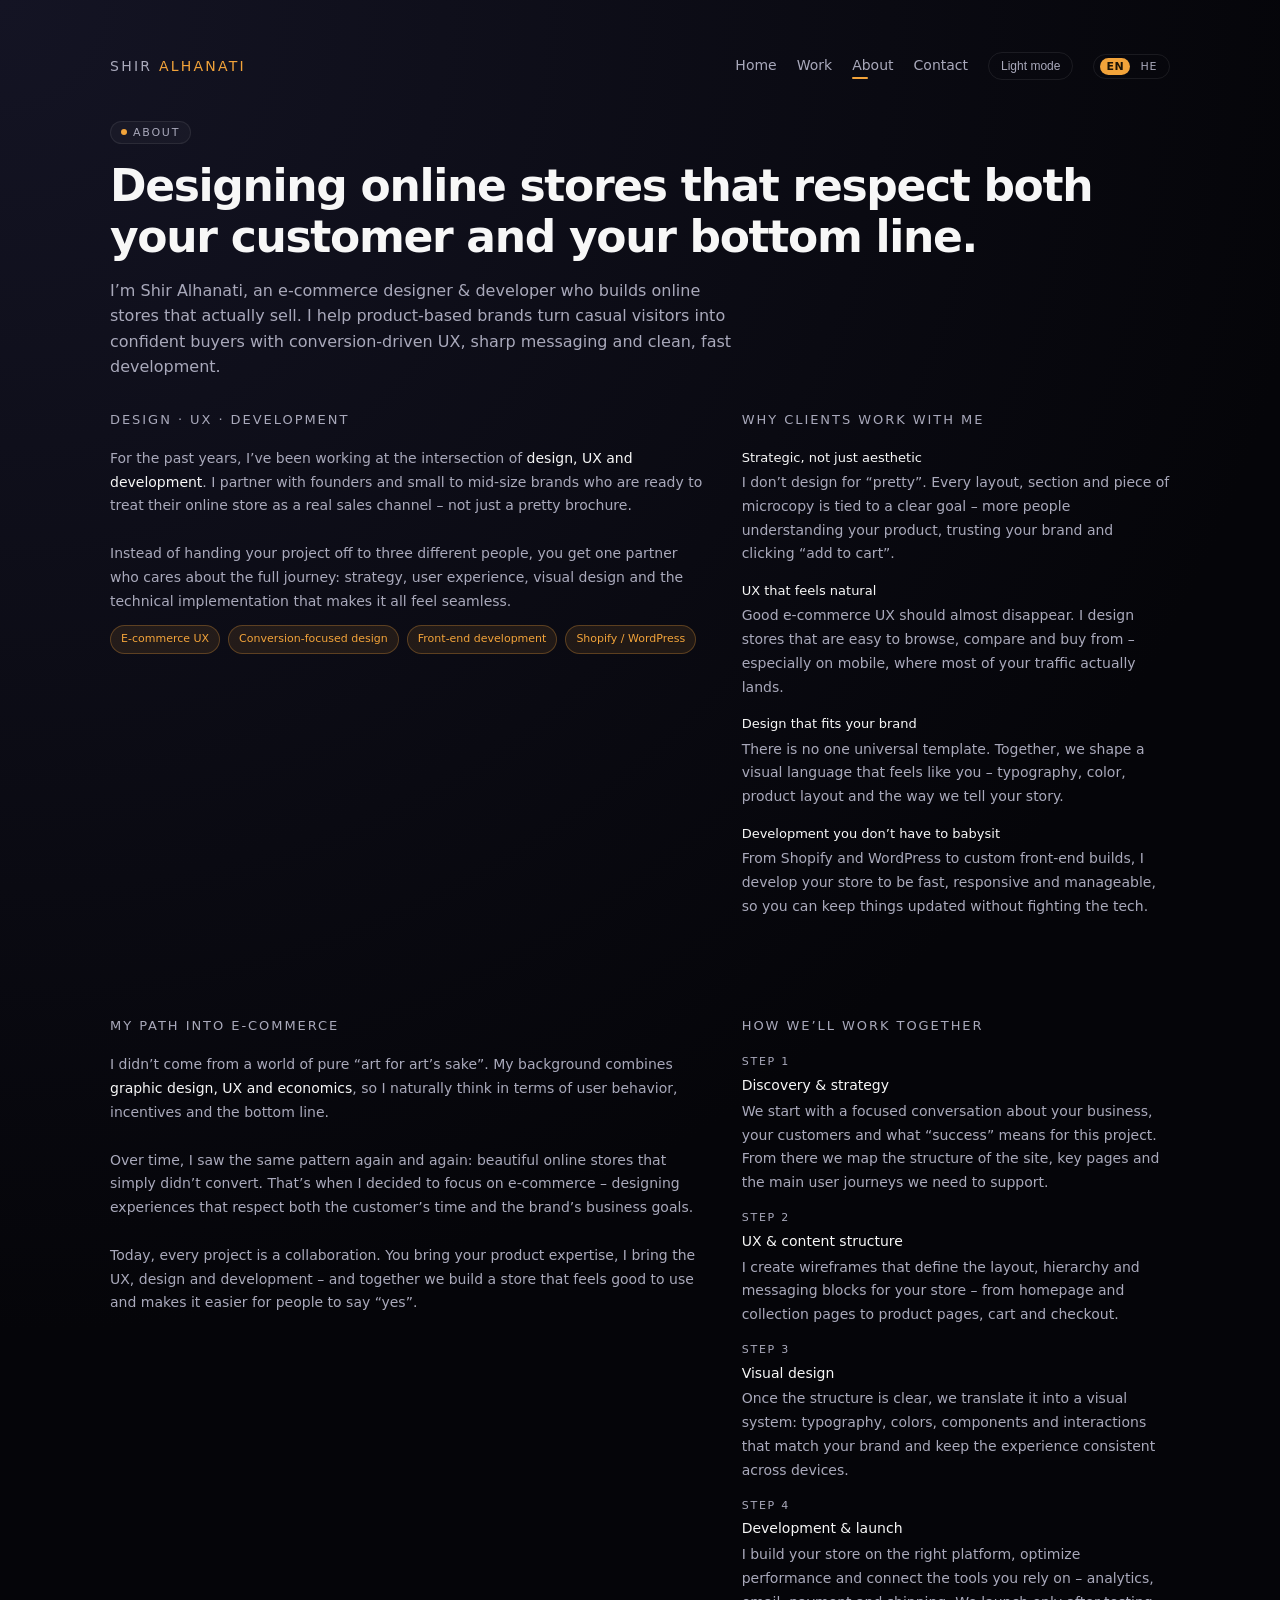
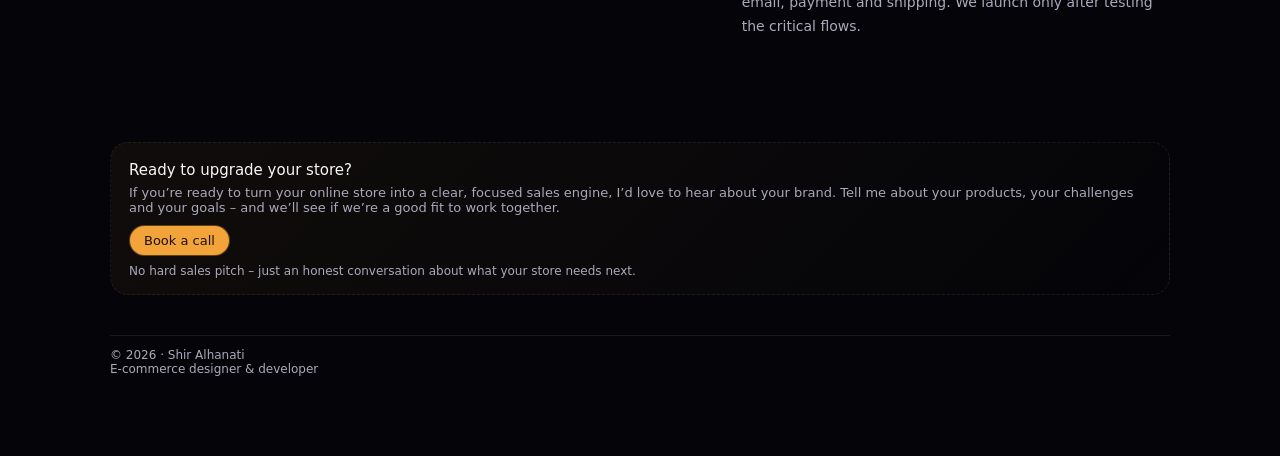
==== commit 75f798df: "Add Hebrew version with RTL support and EN/HE language toggle" ====
--- a/about.html
+++ b/about.html
@@ -15,10 +15,14 @@
         </div>
         <div class="nav-links">
           <a href="/" >Home</a>
-          <a href="index.html/#work">Work</a>
+          <a href="/#work">Work</a>
           <a href="/about.html" class="active">About</a>
           <a href="mailto:shiralhanati@icloud.com?subject=Start%20a%20project">Contact</a>
           <button class="toggle-btn" id="themeToggle">Dark mode</button>
+          <div class="lang-toggle">
+            <span class="lang-btn lang-active">EN</span>
+            <a href="/about.he.html" class="lang-btn">HE</a>
+          </div>
         </div>
       </nav>
     </header>
--- a/style.css
+++ b/style.css
@@ -491,6 +491,64 @@
 }
 
 /* ==========
+   LANGUAGE TOGGLE
+   ========== */
+
+.lang-toggle {
+  display: flex;
+  align-items: center;
+  gap: 4px;
+  border: 1px solid var(--border-subtle);
+  border-radius: 999px;
+  padding: 3px 6px;
+  font-size: 11px;
+  letter-spacing: 0.06em;
+}
+
+.lang-btn {
+  padding: 2px 6px;
+  border-radius: 999px;
+  color: var(--muted);
+  text-decoration: none;
+  font-weight: 500;
+  transition: color 0.2s ease, background 0.2s ease;
+}
+
+.lang-btn:hover {
+  color: var(--text);
+}
+
+.lang-active {
+  background: var(--accent);
+  color: #1b1206 !important;
+  font-weight: 600;
+}
+
+/* ==========
+   RTL SUPPORT (Hebrew)
+   ========== */
+
+[dir="rtl"] .nav-links a.active::after {
+  left: auto;
+  right: 0;
+}
+
+[dir="rtl"] .hero-text {
+  direction: rtl;
+}
+
+[dir="rtl"] .section-body,
+[dir="rtl"] .intro,
+[dir="rtl"] .cta-text {
+  direction: rtl;
+  text-align: right;
+}
+
+[dir="rtl"] footer {
+  direction: rtl;
+}
+
+/* ==========
    ANIMATIONS
    ========== */
 
